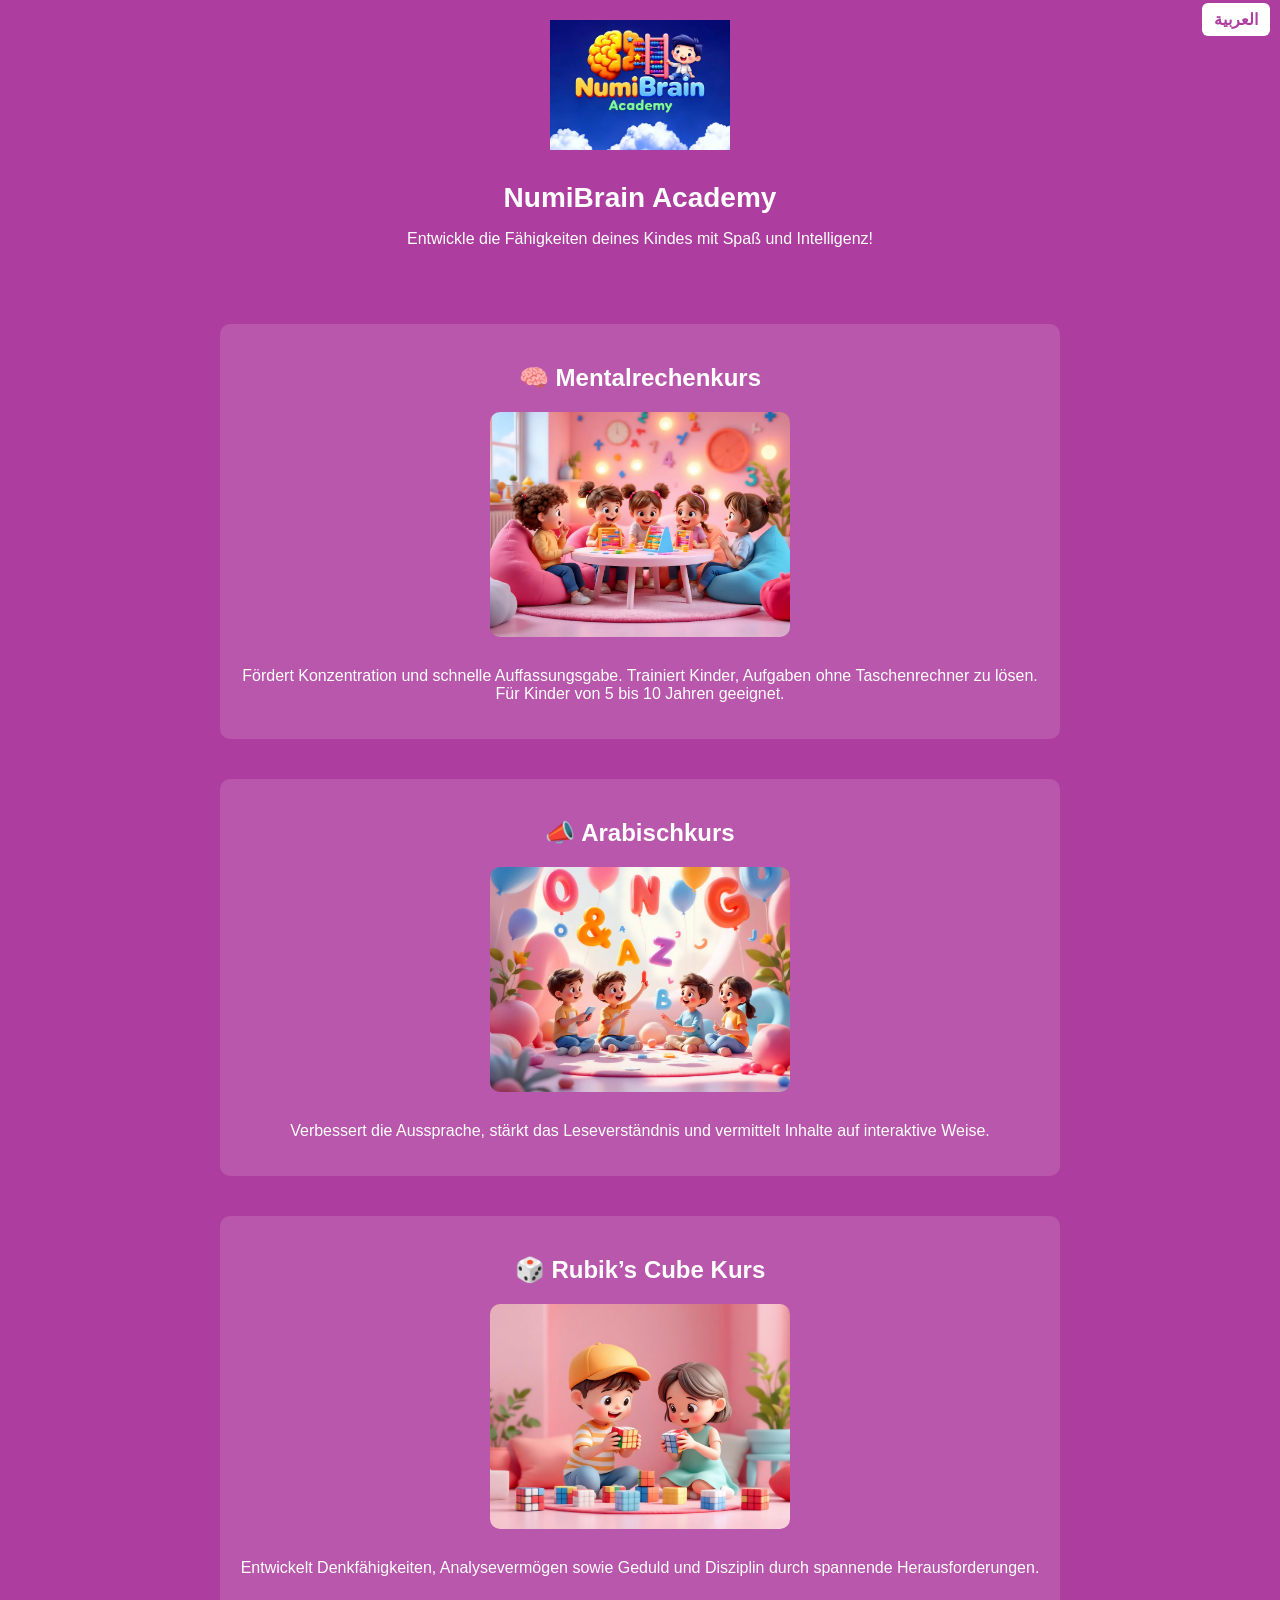
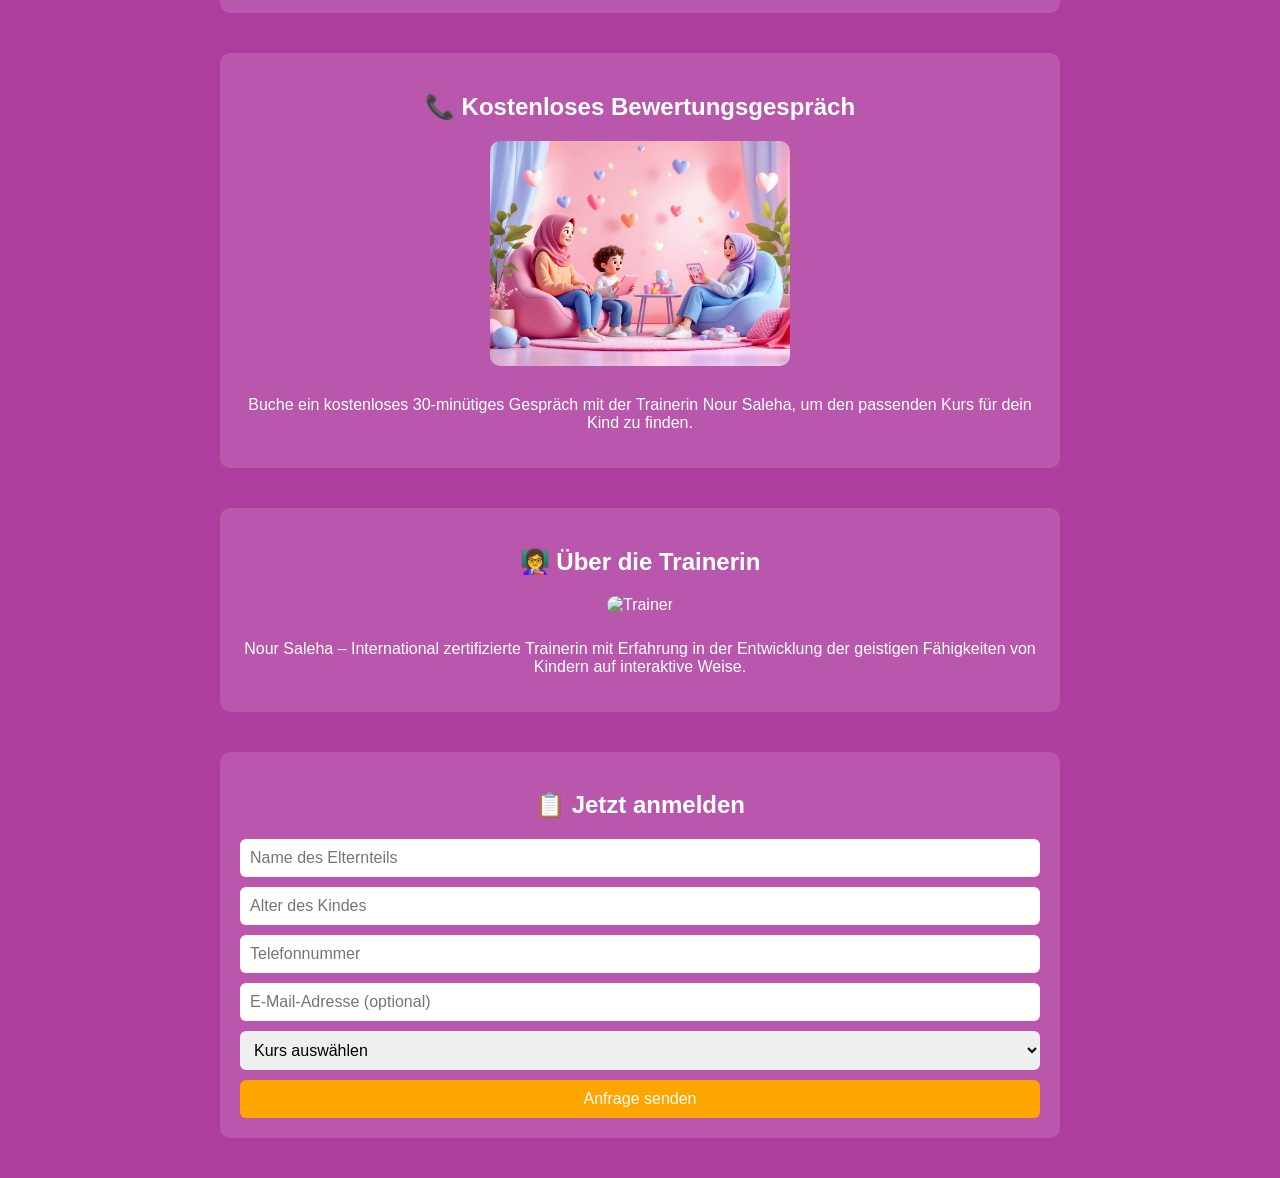
==== de.html @ f0fb877f "de.html" ====
<!DOCTYPE html>
<html lang="de" dir="ltr">
<head>
  <meta charset="UTF-8" />
  <meta name="viewport" content="width=device-width, initial-scale=1.0"/>
  <title>NumiBrain Academy</title>
  <style>
    body {
      background-color: #ad3d9e;
      font-family: 'Arial', sans-serif;
      margin: 0;
      padding: 0;
      color: white;
      text-align: center;
      transition: background-color 0.5s ease;
    }
    header {
      padding: 20px;
      animation: fadeIn 1s ease-in;
    }
    img.logo {
      width: 180px;
      margin-bottom: 10px;
    }
    h1 {
      font-size: 28px;
      margin-bottom: 10px;
    }
    .section {
      margin: 40px auto;
      padding: 20px;
      max-width: 800px;
      background-color: #ffffff22;
      border-radius: 10px;
      animation: fadeInUp 1s ease-in;
    }
    .section img {
      width: 100%;
      max-width: 300px;
      border-radius: 10px;
      margin-bottom: 10px;
    }
    form {
      display: flex;
      flex-direction: column;
      gap: 10px;
      margin-top: 20px;
    }
    input, select, button {
      padding: 10px;
      border: none;
      border-radius: 6px;
      font-size: 16px;
    }
    button {
      background-color: #ffa500;
      color: white;
      cursor: pointer;
      transition: background 0.3s ease;
    }
    button:hover {
      background-color: #ff8800;
    }
    .lang-switch {
      position: fixed;
      top: 10px;
      right: 10px;
    }
    .lang-switch a {
      background: #fff;
      color: #ad3d9e;
      padding: 8px 12px;
      text-decoration: none;
      border-radius: 6px;
      font-weight: bold;
    }

    @keyframes fadeInUp {
      from { opacity: 0; transform: translateY(30px); }
      to { opacity: 1; transform: translateY(0); }
    }
    @keyframes fadeIn {
      from { opacity: 0; }
      to { opacity: 1; }
    }
  </style>
</head>
<body>

<div class="lang-switch">
  <a href="index.html">العربية</a>
</div>

<header>
  <img src="logo.png" alt="NumiBrain Logo" class="logo"/>
  <h1>NumiBrain Academy</h1>
  <p>Entwickle die Fähigkeiten deines Kindes mit Spaß und Intelligenz!</p>
</header>

<div class="section">
  <h2>🧠 Mentalrechenkurs</h2>
  <img src="mental.png" alt="Mental Math">
  <p>Fördert Konzentration und schnelle Auffassungsgabe. Trainiert Kinder, Aufgaben ohne Taschenrechner zu lösen. Für Kinder von 5 bis 10 Jahren geeignet.</p>
</div>

<div class="section">
  <h2>📣 Arabischkurs</h2>
  <img src="arabic.png" alt="Arabic Course">
  <p>Verbessert die Aussprache, stärkt das Leseverständnis und vermittelt Inhalte auf interaktive Weise.</p>
</div>

<div class="section">
  <h2>🎲 Rubik’s Cube Kurs</h2>
  <img src="rubik.png" alt="Rubik Cube Course">
  <p>Entwickelt Denkfähigkeiten, Analysevermögen sowie Geduld und Disziplin durch spannende Herausforderungen.</p>
</div>

<div class="section">
  <h2>📞 Kostenloses Bewertungsgespräch</h2>
  <img src="freecall.png" alt="Evaluation Call">
  <p>Buche ein kostenloses 30-minütiges Gespräch mit der Trainerin Nour Saleha, um den passenden Kurs für dein Kind zu finden.</p>
</div>

<div class="section">
  <h2>👩‍🏫 Über die Trainerin</h2>
  <img src="trainer.png" alt="Trainer">
  <p>Nour Saleha – International zertifizierte Trainerin mit Erfahrung in der Entwicklung der geistigen Fähigkeiten von Kindern auf interaktive Weise.</p>
</div>

<div class="section">
<h2>📋 Jetzt anmelden</h2>
<form action="https://formspree.io/f/mpwleeol" method="POST">
  <input type="text" name="name" placeholder="Name des Elternteils" required />
  <input type="text" name="child_age" placeholder="Alter des Kindes" required />
  <input type="tel" name="phone" placeholder="Telefonnummer" required />
  <input type="email" name="email" placeholder="E-Mail-Adresse (optional)" />
  <select name="course" required>
    <option value="">Kurs auswählen</option>
    <option value="mental_math">Mentalrechnen</option>
    <option value="arabic">Arabisch</option>
    <option value="rubik">Rubik’s Cube</option>
  </select>
  <button type="submit">Anfrage senden</button>
</form>
</div>

</body>
</html>
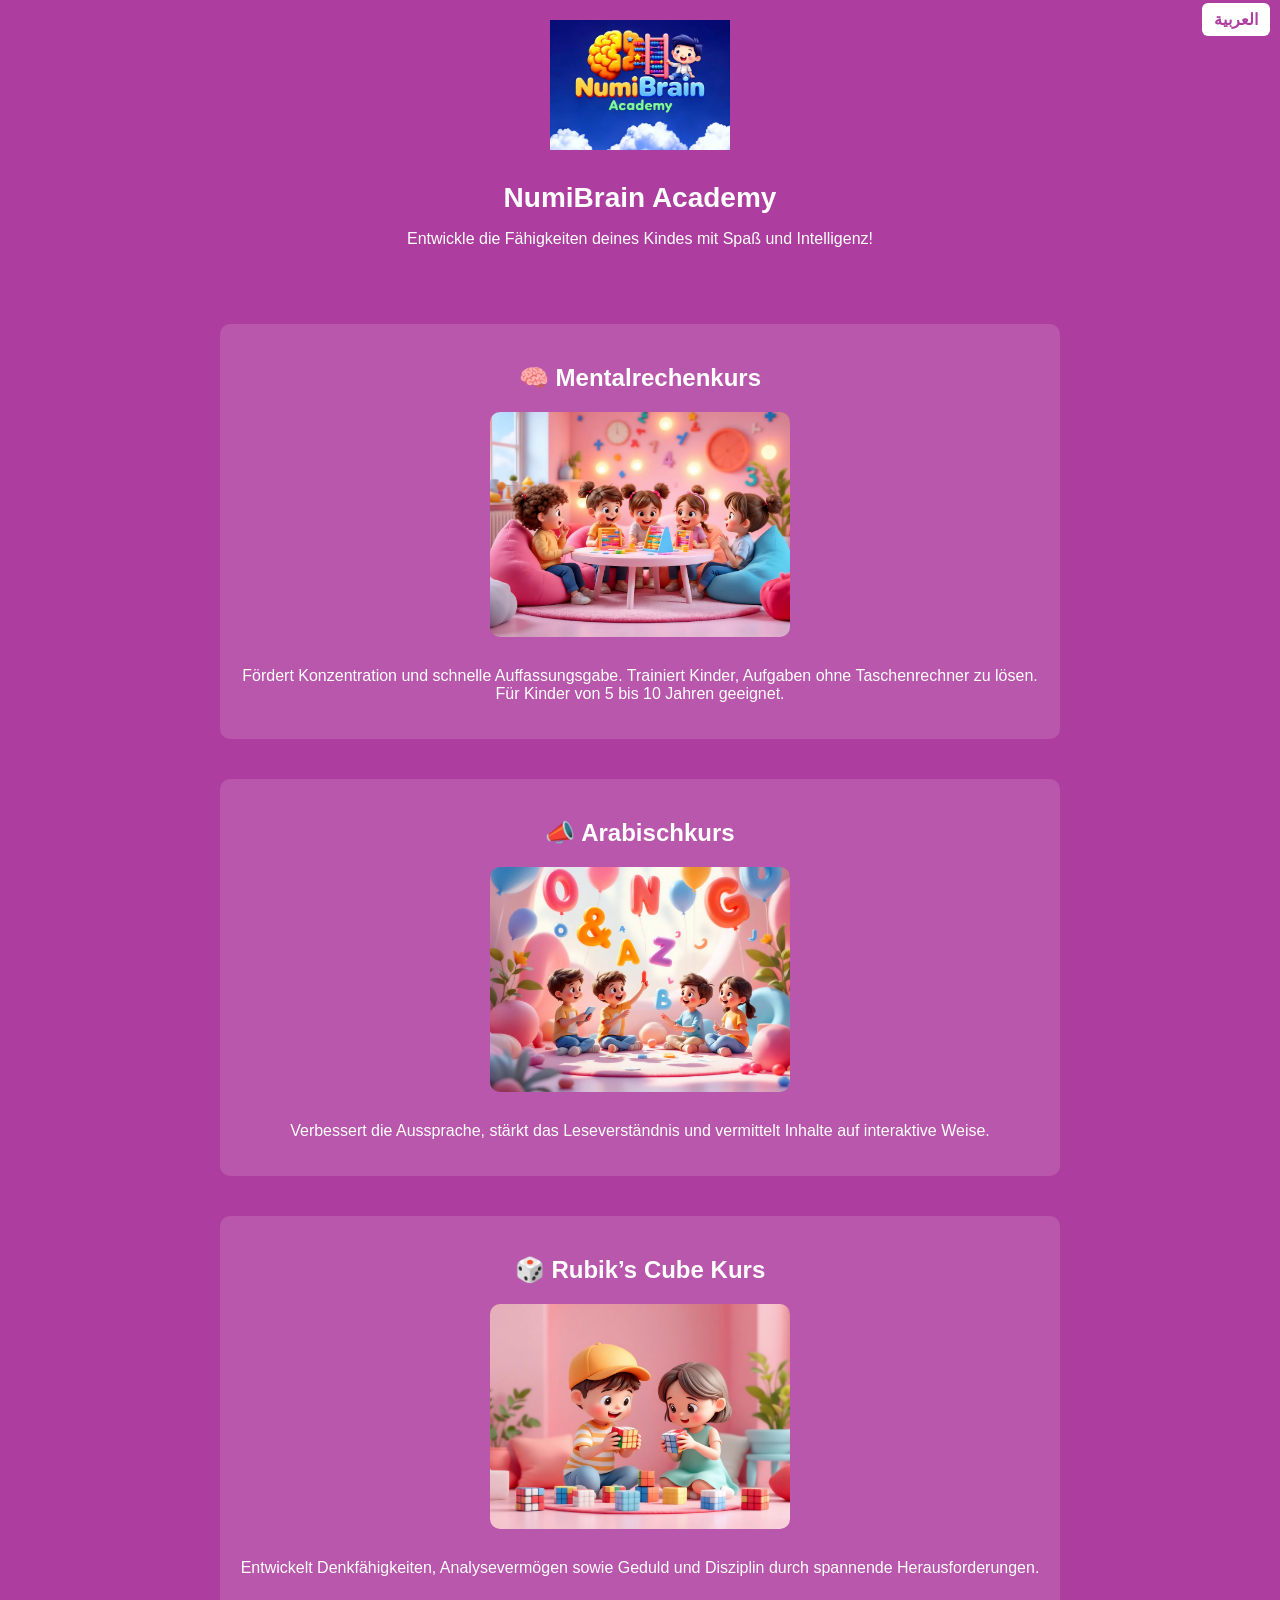
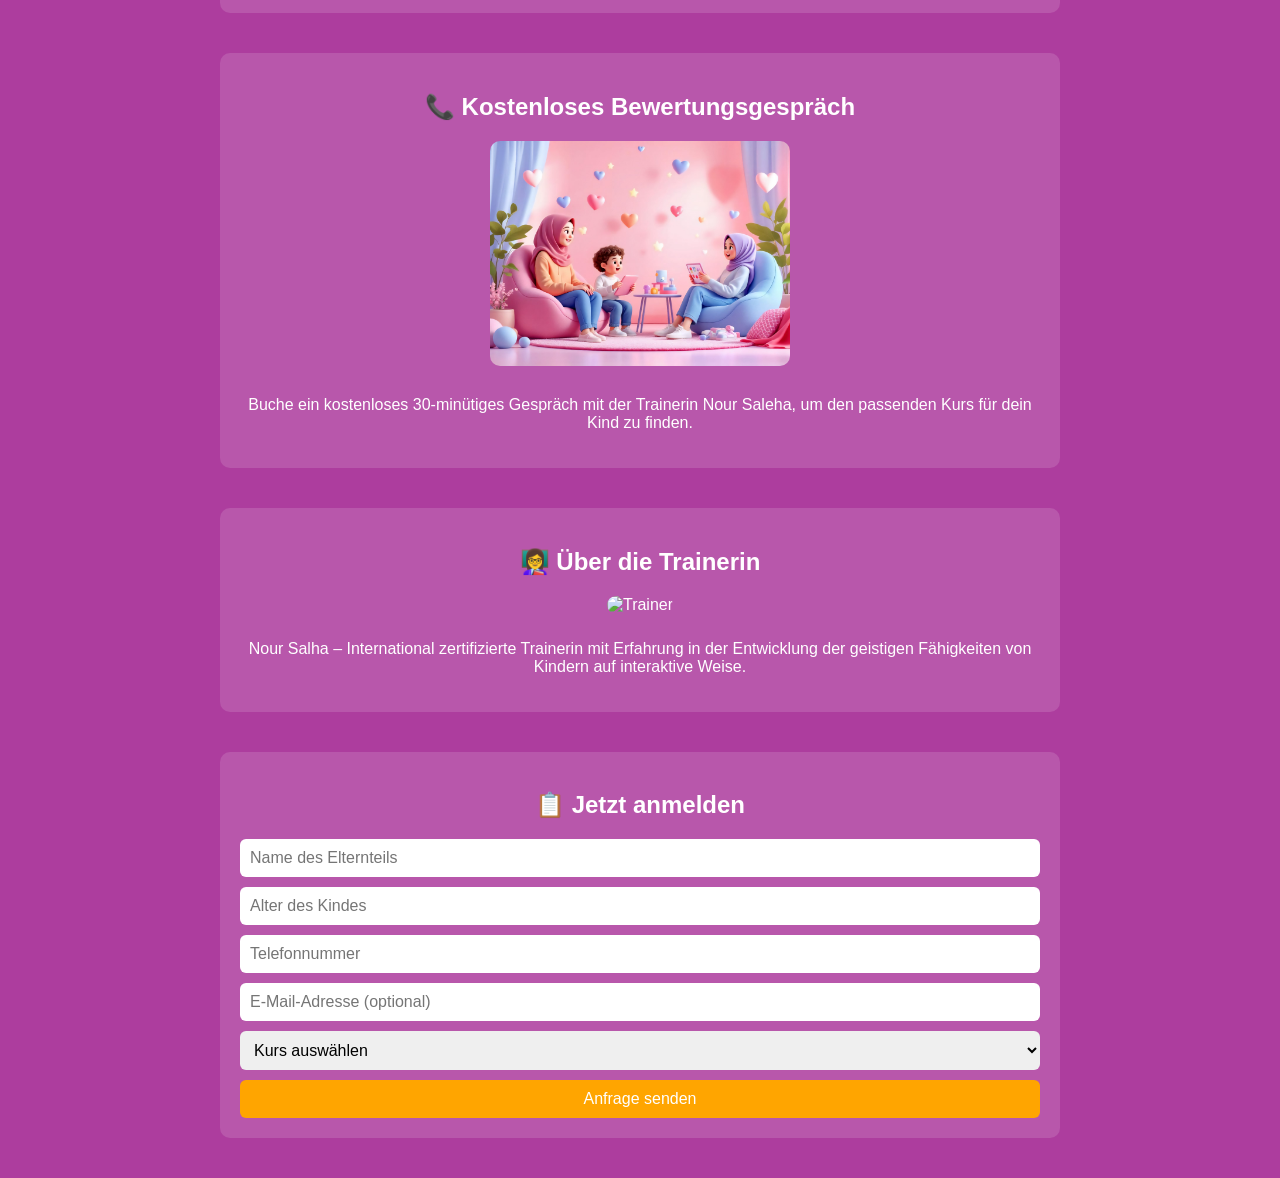
==== commit f2dc37b3: "de.html" ====
--- a/de.html
+++ b/de.html
@@ -124,7 +124,7 @@
 <div class="section">
   <h2>👩‍🏫 Über die Trainerin</h2>
   <img src="trainer.png" alt="Trainer">
-  <p>Nour Saleha – International zertifizierte Trainerin mit Erfahrung in der Entwicklung der geistigen Fähigkeiten von Kindern auf interaktive Weise.</p>
+  <p>Nour Salha – International zertifizierte Trainerin mit Erfahrung in der Entwicklung der geistigen Fähigkeiten von Kindern auf interaktive Weise.</p>
 </div>
 
 <div class="section">
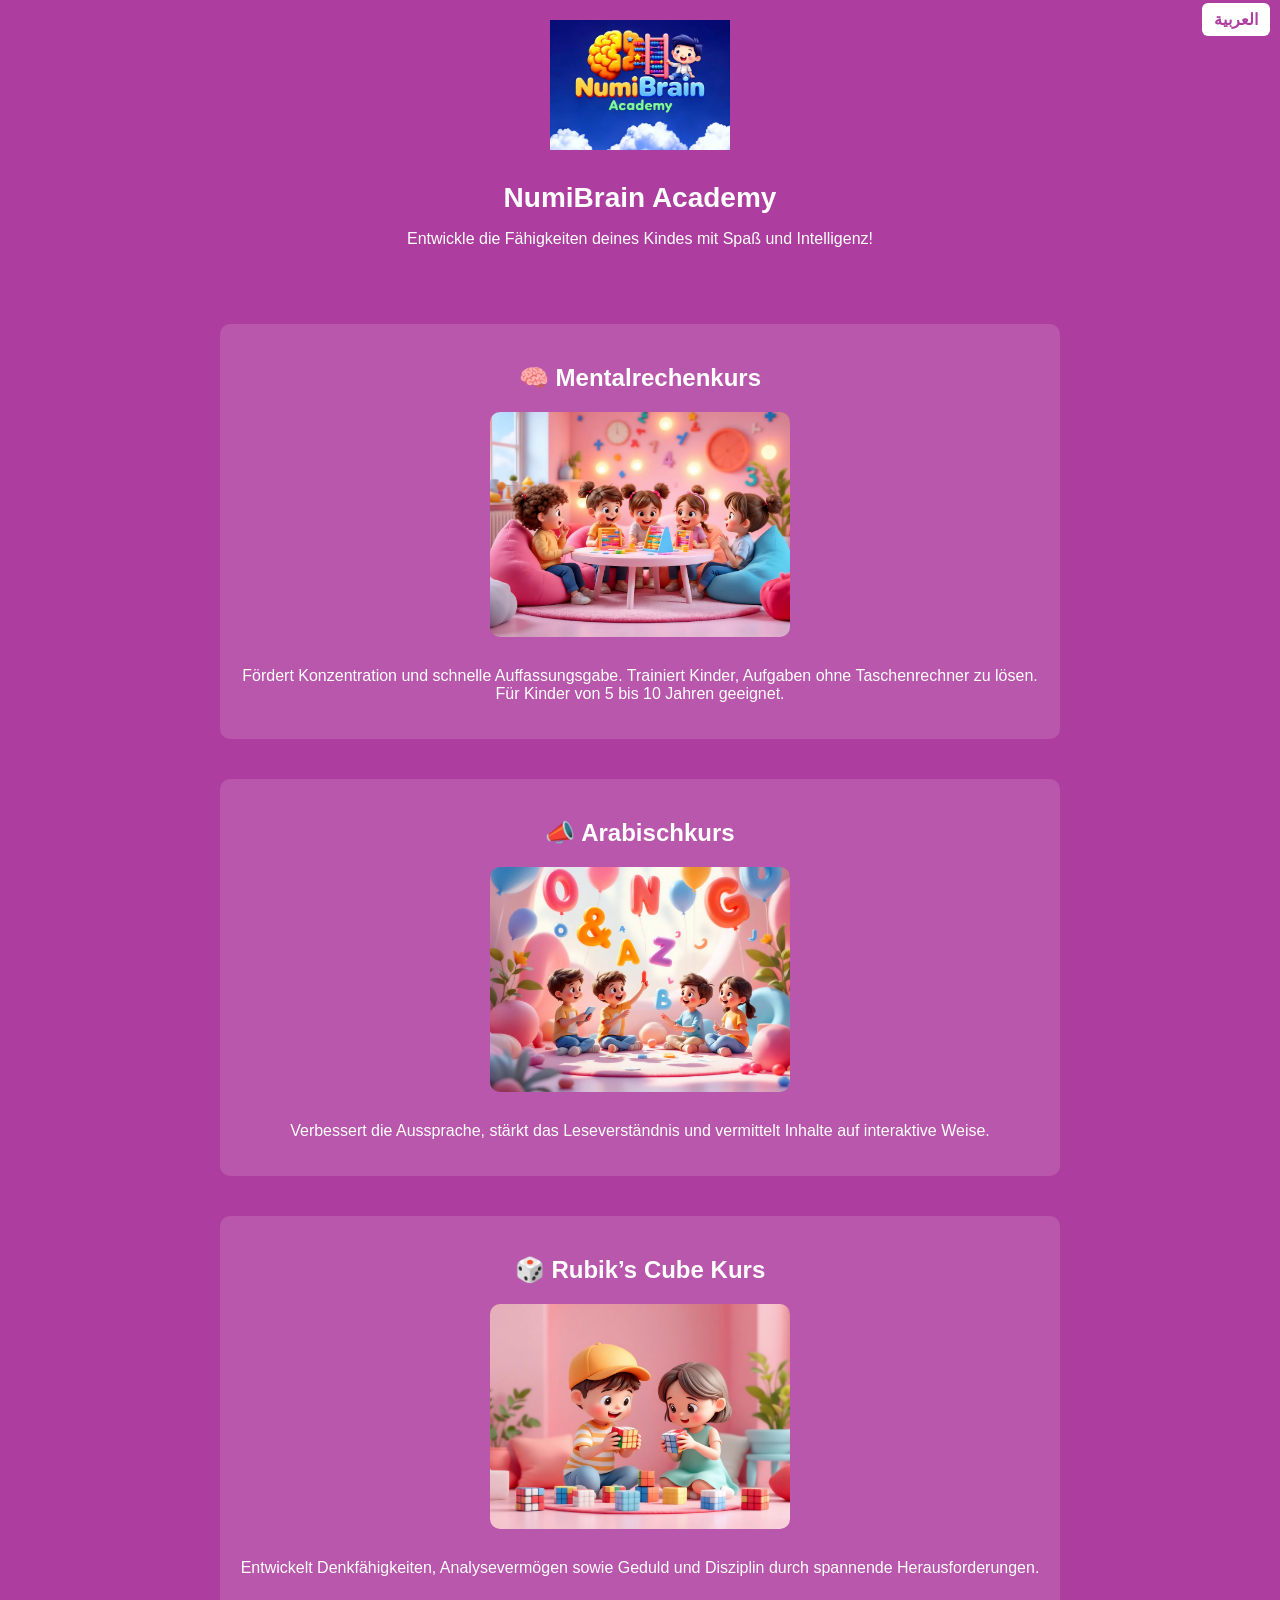
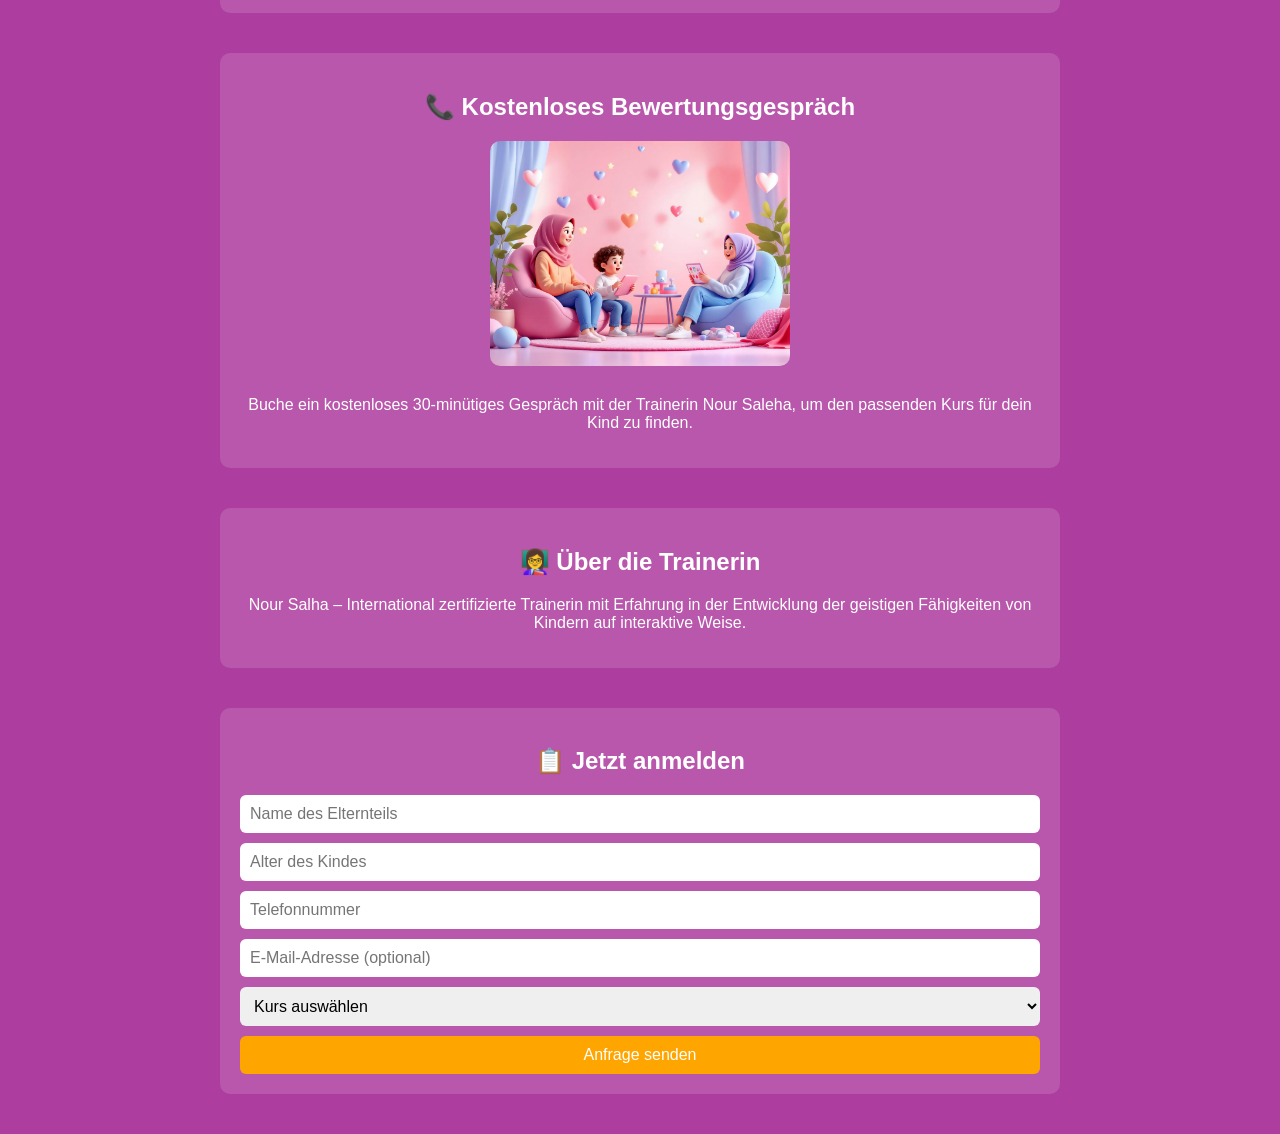
==== commit 89376df2: "de.html" ====
--- a/de.html
+++ b/de.html
@@ -123,7 +123,6 @@
 
 <div class="section">
   <h2>👩‍🏫 Über die Trainerin</h2>
-  <img src="trainer.png" alt="Trainer">
   <p>Nour Salha – International zertifizierte Trainerin mit Erfahrung in der Entwicklung der geistigen Fähigkeiten von Kindern auf interaktive Weise.</p>
 </div>
 
